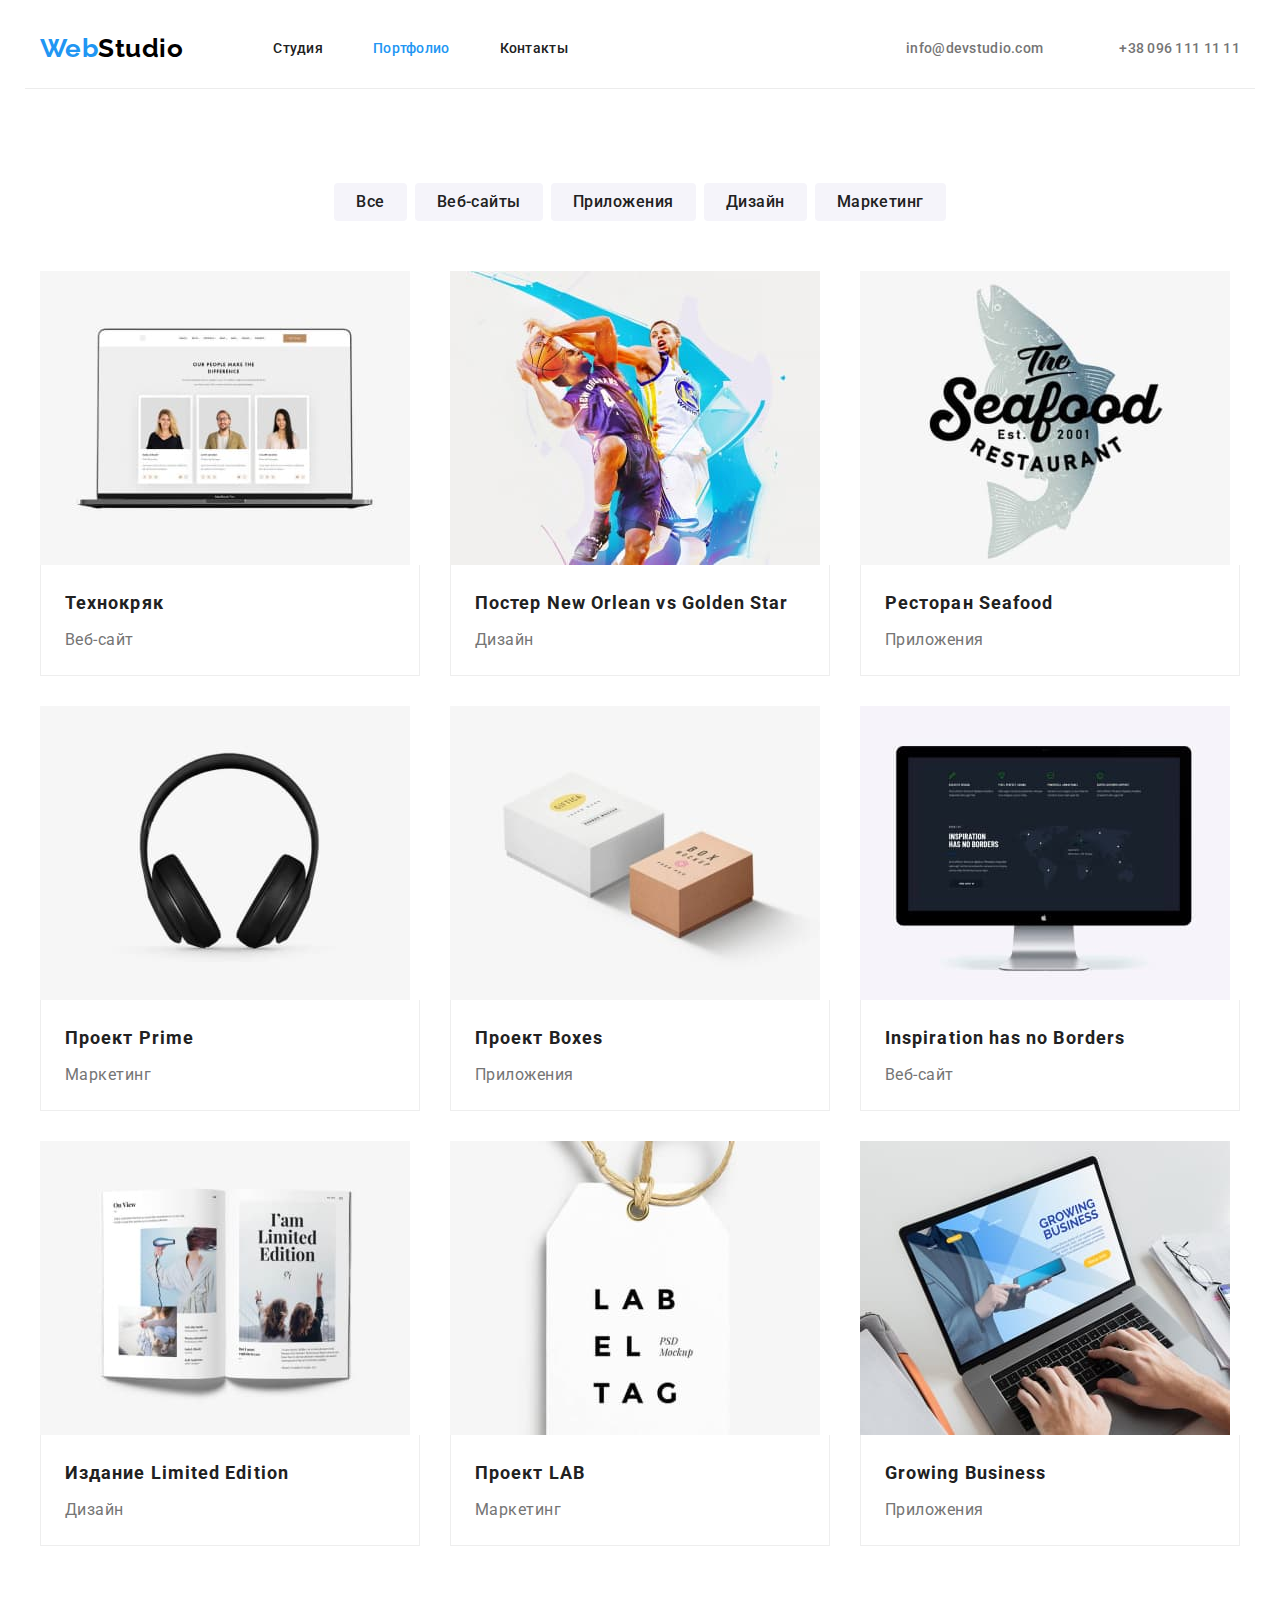
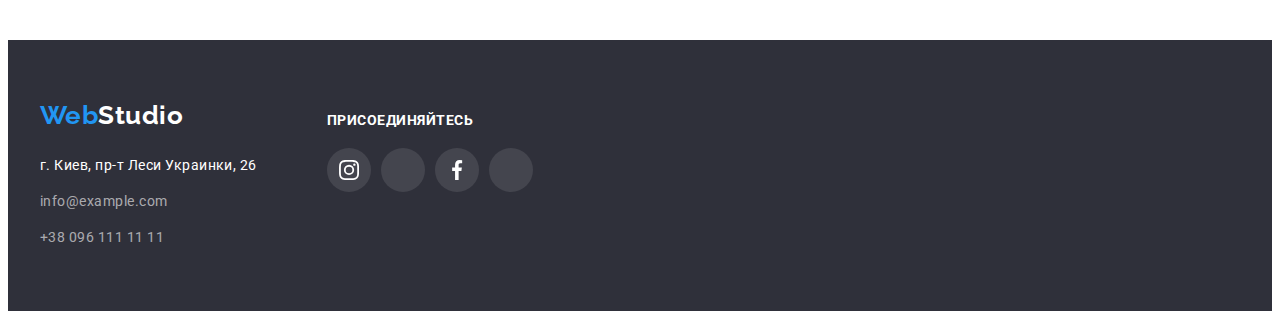
==== portfolio.html @ 2cbe7054 "add svg icon" ====
<!DOCTYPE html>
<html lang="ru">
  <head>
    <meta charset="UTF-8" />
    <meta http-equiv="X-UA-Compatible" content="IE=edge" />
    <meta name="viewport" content="width=device-width, initial-scale=1.0" />
    <title lang="en">Portfolio</title>
    <link rel="preconnect" href="https://fonts.googleapis.com" />
    <link rel="preconnect" href="https://fonts.gstatic.com" crossorigin />
    <link
      href="https://fonts.googleapis.com/css2?family=Raleway:wght@700&family=Roboto:wght@400;500;700;900&display=swap"
      rel="stylesheet"
    />
    <link
      rel="stylesheet"
      href="https://cdnjs.cloudflare.com/ajax/libs/modern-normalize/1.1.0/modern-normalize.min.css"
      integrity="sha512-wpPYUAdjBVSE4KJnH1VR1HeZfpl1ub8YT/NKx4PuQ5NmX2tKuGu6U/JRp5y+Y8XG2tV+wKQpNHVUX03MfMFn9Q=="
      crossorigin="anonymous"
      referrerpolicy="no-referrer"
    />
    <link rel="stylesheet" href="./css/styles.css" />
  </head>
  <body>
    <!-- Шапка -->
    <header class="header">
      <!-- Навігація -->
      <div class="container header-nav">
        <nav class="nav">
          <a class="logo link" href="./index.html"><span class="logo-accent">Web</span>Studio</a>
          <ul class="nav-site list">
            <li class="item">
              <a class="nav-page link" href="./index.html">Студия</a>
            </li>

            <li class="item">
              <a class="nav-page active link" href="./portfolio.html">Портфолио</a>
            </li>

            <li class="item"><a class="nav-page link" href="">Контакты</a></li>
          </ul>
        </nav>
        <!-- Контакты -->
        <ul class="contact list">
          <li class="item">
            <a class="contact-header link" href="mailto:info@devstudio.com">
              <svg class="header-svg">
                <use href="./images/sprite.svg#icon-envelope"></use>
              </svg>
              info@devstudio.com</a
            >
          </li>
          <li class="item">
            <a class="contact-header tel link" href="tel:+380961111111">
              <svg class="header-svg">
                <use href="./images/sprite.svg#icon-smartphone"></use>
              </svg>
              +38 096 111 11 11</a
            >
          </li>
        </ul>
      </div>
    </header>

    <main class="section">
      <div class="container">
        <h1 class="visually-hidden">Примеры работ</h1>
        <ul class="theme list">
          <li class="theme-list"><button class="btn-theme" type="button">Все</button></li>

          <li class="theme-list"><button class="btn-theme" type="button">Веб-сайты</button></li>

          <li class="theme-list"><button class="btn-theme" type="button">Приложения</button></li>

          <li class="theme-list"><button class="btn-theme" type="button">Дизайн</button></li>

          <li class="theme-list"><button class="btn-theme" type="button">Маркетинг</button></li>
        </ul>
        <ul class="work list">
          <li class="work-item">
            <img class="work-pic" src="./images/techno.jpg" alt="ноутбук" width="370" />
            <div class="card-set">
              <h2 class="work-title">Технокряк</h2>
              <p class="work-theme">Веб-сайт</p>
            </div>
          </li>

          <li class="work-item">
            <img class="work-pic" src="./images/poster.jpg" alt="баскетболисты" width="370" />
            <div class="card-set">
              <h2 class="work-title">Постер New Orlean vs Golden Star</h2>
              <p class="work-theme">Дизайн</p>
            </div>
          </li>

          <li class="work-item">
            <img class="work-pic" src="./images/seafood.jpg" alt="лого ресторану" width="370" />
            <div class="card-set">
              <h2 class="work-title">Ресторан Seafood</h2>
              <p class="work-theme">Приложения</p>
            </div>
          </li>

          <li class="work-item">
            <img class="work-pic" src="./images/prime.jpg" alt="нуашники" width="370" />
            <div class="card-set">
              <h2 class="work-title">Проект Prime</h2>
              <p class="work-theme">Маркетинг</p>
            </div>
          </li>

          <li class="work-item">
            <img class="work-pic" src="./images/boxes.jpg" alt="две коробки" width="370" />
            <div class="card-set">
              <h2 class="work-title">Проект Boxes</h2>
              <p class="work-theme">Приложения</p>
            </div>
          </li>

          <li class="work-item">
            <img class="work-pic" src="./images/inspiration.jpg" alt="монитор" width="370" />
            <div class="card-set">
              <h2 class="work-title">Inspiration has no Borders</h2>
              <p class="work-theme">Веб-сайт</p>
            </div>
          </li>

          <li class="work-item">
            <img class="work-pic" src="./images/limitededition.jpg" alt="журнал" width="370" />
            <div class="card-set">
              <h2 class="work-title">Издание Limited Edition</h2>
              <p class="work-theme">Дизайн</p>
            </div>
          </li>

          <li class="work-item">
            <img class="work-pic" src="./images/lab.jpg" alt="етикетка одежды" width="370" />
            <div class="card-set">
              <h2 class="work-title">Проект LAB</h2>
              <p class="work-theme">Маркетинг</p>
            </div>
          </li>

          <li class="work-item">
            <img class="work-pic" src="./images/growing.jpg" alt="робота за ноут" width="370" />
            <div class="card-set">
              <h2 class="work-title">Growing Business</h2>
              <p class="work-theme">Приложения</p>
            </div>
          </li>
        </ul>
      </div>
    </main>

    <!-- Футер(підвал) -->
    <footer class="footer">
      <div class="container flex">
        <div class="wrap">
          <a class="logo link" href="./index.html"><span class="logo-accent">Web</span>Studio</a>
          <address class="italic">
            <a class="contact-address link" href="">г. Киев, пр-т Леси Украинки, 26</a>
            <ul class="contact list">
              <li class="contact-footer">
                <a class="link" href="mailto:info@example.com">info@example.com</a>
              </li>

              <li class="contact-footer">
                <a class="tel link" href="tel:+380961111111">+38 096 111 11 11</a>
              </li>
            </ul>
          </address>
        </div>
        <div class="wrap">
          <p class="join">присоединяйтесь</p>
          <ul class="social list">
            <li class="social-logo insta">
              <a href="https://instagram.com" target="_blank"
                ><div class="social-box"><span class="visually-hidden">instagram</span></div></a
              >
            </li>

            <li class="social-logo twitter">
              <a href="https://twitter.com" target="_blank"
                ><div class="social-box"><span class="visually-hidden">twitter</span></div></a
              >
            </li>

            <li class="social-logo facebook">
              <a href="https://facebook.com" target="_blank"
                ><div class="social-box"><span class="visually-hidden">facebook</span></div></a
              >
            </li>

            <li class="social-logo linkedin">
              <a href="https://linkedin.com" target="_blank"
                ><div class="social-box"><span class="visually-hidden">linkedin</span></div></a
              >
            </li>
          </ul>
        </div>
      </div>
    </footer>
  </body>
</html>
---- css/styles.css ----
/* 1. variables
		2. class-utility  for reset default
		3. Header
		4. Main
		5. section 2-4 
		6. Footer */

 /* 1. variables */
 :root {
 	--main-text: #212121;
 	--second-text: #757575;
 	--footer-text: rgba(255, 255, 255, 0.6);
 	--accent: #2196F3;
 	--btn-hero-hover: #188CE8;
 	--main-bg: #2F303A;
 	--second-bg: #F5F4FA;
 	--third-bg: #ECECEC;
 	--border-card: #EEEEEE;
 	--social-logo: rgba(255, 255, 255, .1);
 	--client-logo: #AFB1B8;
 	--white: #ffffff;
 	--black: #000000;
 	--normal: 400;
 	--normal-plus: 500;
 	--bold: 700;
 	--bold-plus: 900;
 	--gap-margin: 30px;
 }


 body {
 	font-family: 'Roboto', sans-serif;
 	font-size: 16px;
 	font-weight: var(--normal);
 	line-height: 1.143;
 	letter-spacing: 0.03em;
 	color: var(--main-text);
 }

 /* 2. class-utility  for reset default */

 .link {
 	text-decoration: none;
 }

 .list {
 	list-style: none;
 }

 h1,
 h2,
 h3,
 h4,
 h5,
 h6,
 p,
 ul {
 	margin: 0;
 	padding: 0;
 }

 .section.pd-b {
 	padding-bottom: 0;
 }

 .visually-hidden {
 	position: absolute;
 	width: 1px;
 	height: 1px;
 	margin: -1px;
 	border: 0;
 	padding: 0;

 	white-space: nowrap;
 	clip-path: inset(100%);
 	clip: rect(0 0 0 0);
 	overflow: hidden;
 }

 .flex {
 	display: flex;
 }

 /* 3. Header */

 .header {
 	background-color: var(--white);
 }

 .container {
 	max-width: 1200px;
 	margin-left: auto;
 	margin-right: auto;
 	padding-left: 15px;
 	padding-right: 15px;
 }

 .logo {
 	display: flex;

 	font-family: 'Raleway', sans-serif;
 	font-size: 1.625em;
 	font-weight: var(--bold);
 	line-height: 1.192;
 	color: var(--black);
 }

 .logo-accent {
 	color: var(--accent);
 }

 .nav-page,
 .contact-header {
 	display: block;
 	padding-top: 32px;
 	padding-bottom: 32px;

 	font-size: 0.875em;
 	font-weight: var(--normal-plus);
 	letter-spacing: 0.02em;
 	color: var(--main-text);
 }

 .active.nav-page {
 	color: var(--accent);
 }

 .contact-header {
 	color: var(--second-text);
 }

 .nav-page:hover,
 .nav-page:focus,
 .contact-header:hover,
 .contact-header:focus,
 .footer .contact-address:hover,
 .footer .contact-address:focus,
 .footer .contact-footer:hover,
 .footer .contact-footer:focus {
 	color: var(--accent);
 }

 .nav-site,
 .header .contact {
 	display: flex;
 }

 .nav-site {
 	margin-left: 90px;
 }

 .nav-site>.item:not(:last-child),
 .contact>.item:not(:last-child) {
 	margin-right: 50px;
 }

 .header-nav,
 .nav {
 	display: flex;
 	align-items: center;
 }

 .header .contact {
 	margin-left: auto;
 }

 .tel {
 	white-space: nowrap;
 }

 .container.header-nav {
 	border-bottom: 1px solid var(--third-bg);
 }

 .item,
 .item>.contact-header {
 	display: flex;
 }

 .header-svg {
 	width: 16px;
 	height: 16px;
 	margin-right: 10px;
 	align-items: center;
 	fill: currentColor;

 }

 /* 4. Main */

 .hero {
 	max-width: 1600px;
 	margin-right: auto;
 	margin-left: auto;
 	padding-top: 200px;
 	padding-bottom: 200px;
 	background-color: #C4C4C4;
 	background-image: linear-gradient(45deg, rgba(47, 48, 58, .4), rgba(47, 48, 58, .4)), url(../images/imghero.jpg);
 	background-repeat: no-repeat;
 	background-size: cover;
 	background-position: center;
 	filter: drop-shadow(0px 4px 4px rgba(0, 0, 0, 0.25));

 	text-align: center;
 	letter-spacing: 0.06em;
 	color: var(--white);
 }

 .hero-title {
 	display: block;
 	/* width: 696px; */
 	margin-bottom: var(--gap-margin);


 	font-size: 2.75em;
 	font-weight: var(--bold-plus);
 	line-height: 1.364;
 	text-transform: uppercase;
 }

 .container>.heading {
 	max-width: 696px;
 	margin-left: auto;
 	margin-right: auto;
 }

 .btn {
 	padding: 10px 32px;
 	border: none;
 	background-color: var(--accent);
 	box-shadow: 0px 4px 4px rgba(0, 0, 0, 0.15);
 	border-radius: 4px;
 	cursor: pointer;

 	font-family: inherit;
 	font-size: 1em;
 	font-weight: var(--bold);
 	line-height: 1.875;
 	color: var(--white);
 	letter-spacing: 0.06em;
 }

 .btn:hover,
 .btn:focus {
 	background-color: var(--btn-hero-hover);
 }

 /* 5. section 2-4 */

 .section {
 	padding-top: 94px;
 	padding-bottom: 94px;
 	background-color: var(--white);

 	text-align: center;
 }

 .section.second-bg {
 	background-color: var(--second-bg);
 }


 .section-title {
 	margin-bottom: 50px;

 	font-size: 2.25em;
 	font-weight: var(--bold);
 	line-height: 1.167;
 }

 .benefits {
 	display: flex;

 	text-align: left;
 }

 .benefits-item:not(:last-child) {
 	margin-right: var(--gap-margin);
 }

 .benefits-item::before {
 	content: "";
 	display: block;
 	height: 120px;
 	background-color: var(--second-bg);
 	background-repeat: no-repeat;
 	background-position: center center;
 	background-size: 70px 70px;
 	border-radius: 4px;
 	margin-bottom: var(--gap-margin);
 }

 .benefits-item:nth-child(1)::before {
 	background-image: url(../images/antenna-1.svg);
 }

 .benefits-item:nth-child(2)::before {
 	background-image: url(../images/clock-1.svg);
 }

 .benefits-item:nth-child(3):before {
 	background-image: url(../images/diagram-1.svg);
 }

 .benefits-item:nth-child(4):before {
 	background-image: url(../images/astronaut-1.svg);
 }

 .benefits-title {
 	margin-bottom: 10px;

 	font-size: 0.875em;
 	font-weight: var(--bold);
 	text-transform: uppercase;
 }

 .benefits-text {

 	font-size: 0.875em;
 	line-height: 1.714;
 	color: var(--second-text);
 }

 .tags {
 	display: flex;
 }

 .tags-item:not(:last-child) {
 	margin-right: var(--gap-margin);
 }

 .tags-pic {
 	display: block;
 	max-width: 100%;
 }

 .group {
 	padding-top: var(--gap-margin);
 	padding-bottom: var(--gap-margin);
 }

 .team>.team-item {
 	background-color: var(--white);
 	box-shadow: 0px 1px 3px rgba(0, 0, 0, 0.12), 0px 1px 1px rgba(0, 0, 0, 0.14), 0px 2px 1px rgba(0, 0, 0, 0.2);
 	border-radius: 0px 0px 4px 4px;
 }

 .team {
 	display: flex;

 	line-height: 1.188;
 }

 .team-item:not(:last-child) {
 	margin-right: var(--gap-margin);
 }

 .team-pic {
 	display: block;
 	max-width: 100%;
 }

 .team-name {
 	margin-bottom: 10px;

 	font-size: 1em;
 	font-weight: var(--normal-plus);
 }

 .team-post {
 	color: var(--second-text);
 	margin-bottom: 16px;
 }

 .team-social {
 	display: flex;
 	justify-content: center;

 	background-color: var(--white)
 }

 .team-social>.social-box {
 	border-radius: 50%;
 }

 .team-social>.social-box:not(:last-child) {
 	margin-right: 10px;
 }

 .team-social>.social-box:hover {
 	background-color: var(--accent);
 }

 .team-social>.social-box:hover .team-svg {
 	fill: var(--white);
 }

 .social-link {
 	display: inline-block;

 }

 .social-box.social-link {
 	display: flex;
 	justify-content: center;
 	align-items: center;
 }

 .team-svg {
 	height: 20px;
 	width: 20px;
 	fill: var(--client-logo);
 }

 .client {
 	display: flex;
 	justify-content: space-between;

 }

 .client-logo {
 	display: flex;
 	box-sizing: border-box;

 }

 .client-logo:not(:last-child) {
 	margin-right: var(--gap-margin);
 }

 .logo-link:hover .client-svg {
 	fill: var(--accent);

 }


 .logo-link:hover {
 	border-color: var(--accent);
 }

 .client-svg {
 	width: 106px;
 	height: 60px;

 	fill: var(--client-logo);
 }

 .logo-link {
 	display: flex;
 	padding: 15px 31px;
 	border: 1px solid var(--client-logo);
 	border-radius: 4px;
 }

 /* 6. Footer */

 .footer {
 	padding-top: 60px;
 	padding-bottom: 60px;

 	background-color: var(--main-bg);
 }

 .footer .logo {
 	display: inline-block;
 	margin-bottom: 20px;

 }

 .footer .link,
 .join {
 	color: var(--white);
 }

 .italic {
 	font-style: normal;
 	line-height: 1.714;
 }

 .contact-address {
 	display: inline-block;
 	margin-bottom: 9px;
 	font-size: 0.875em;
 }

 .contact-footer:first-child {
 	display: inline-block;
 	margin-bottom: 9px;
 }

 .contact-footer>.link:hover,
 .contact-footer>.link:focus {
 	color: var(--accent);
 }

 .contact-footer .link {
 	font-size: 0.875em;
 	color: var(--footer-text);
 }

 .join {
 	margin-bottom: 20px;
 	padding-top: 12px;

 	font-size: 0.875em;
 	font-weight: var(--bold);
 	text-transform: uppercase;
 }

 .social {
 	display: flex;
 }

 .social-box,
 .social-logo {
 	width: 44px;
 	height: 44px;
 }

 .social-logo {
 	display: inline-block;
 	border-radius: 50%;
 	background-color: var(--social-logo);
 	background-repeat: no-repeat;
 	background-position: center;
 	background-size: 20px 20px;
 }

 .social-logo:hover {
 	background-color: var(--accent);
 }

 .social-logo:not(:last-child) {
 	margin-right: 10px;
 }

 .insta {
 	background-image: url(../images/instagram-1.svg);
 }

 .twitter {
 	background-image: url(../images/twitter-1.svg);
 }

 .facebook {
 	background-image: url(../images/facebook-1.svg);
 }

 .linkedin {
 	background-image: url(../images/linkedin-1.svg);
 }

 .wrap:not(:last-child) {
 	margin-right: 70px;
 }

 /* 7. portfolio page */

 .theme {
 	display: flex;
 	justify-content: center;
 	margin-bottom: 50px;
 }

 .btn-theme {
 	padding: 6px 22px;
 	border: none;
 	cursor: pointer;
 	background-color: var(--second-bg);
 	border-radius: 4px;

 	font-family: inherit;
 	font-size: 1em;
 	font-weight: var(--normal-plus);
 	line-height: 1.625;
 	letter-spacing: 0.03em;
 	color: var(--main-text);

 }

 .theme-list:not(:last-child) {
 	margin-right: 8px;
 }

 .btn-theme:hover,
 .btn-theme:focus {
 	color: var(--white);
 	background-color: var(--accent);
 	box-shadow: 0px 3px 1px rgba(0, 0, 0, 0.1), 0px 1px 2px rgba(0, 0, 0, 0.08), 0px 2px 2px rgba(0, 0, 0, 0.12);
 }

 .work {
 	display: flex;
 	flex-wrap: wrap;
 	margin-bottom: calc(-1 * var(--gap-margin));
 	margin-right: calc(-1 * var(--gap-margin));
 }

 .work-item {
 	flex-basis: calc(100% / 3 - var(--gap-margin));
 	background-color: var(--white);
 	margin-bottom: var(--gap-margin);
 	margin-right: var(--gap-margin);
 }

 .work-item:hover {
 	box-shadow: 0px 1px 1px rgba(0, 0, 0, 0.12), 0px 4px 4px rgba(0, 0, 0, 0.06), 1px 4px 6px rgba(0, 0, 0, 0.16);
 	cursor: pointer;
 }

 /* .work-item:not(:nth-child(3n)) {
 	margin-right: 30px;
 }

 .work-item:not(:nth-last-child(-n+3)) {
 	margin-bottom: 30px;
 } */

 .card-set {
 	padding: 20px 24px;
 	border-bottom: 1px solid var(--border-card);
 	border-left: 1px solid var(--border-card);
 	border-right: 1px solid var(--border-card);

 	text-align: left;
 }

 .work-title {
 	margin-bottom: 4px;

 	font-size: 1.125em;
 	line-height: 2;
 	letter-spacing: 0.06em;
 }

 .work-theme {
 	font-family: inherit;
 	line-height: 1.875;
 	color: var(--second-text);
 }

 .work-pic {
 	display: block;
 	max-width: 100%;
 }
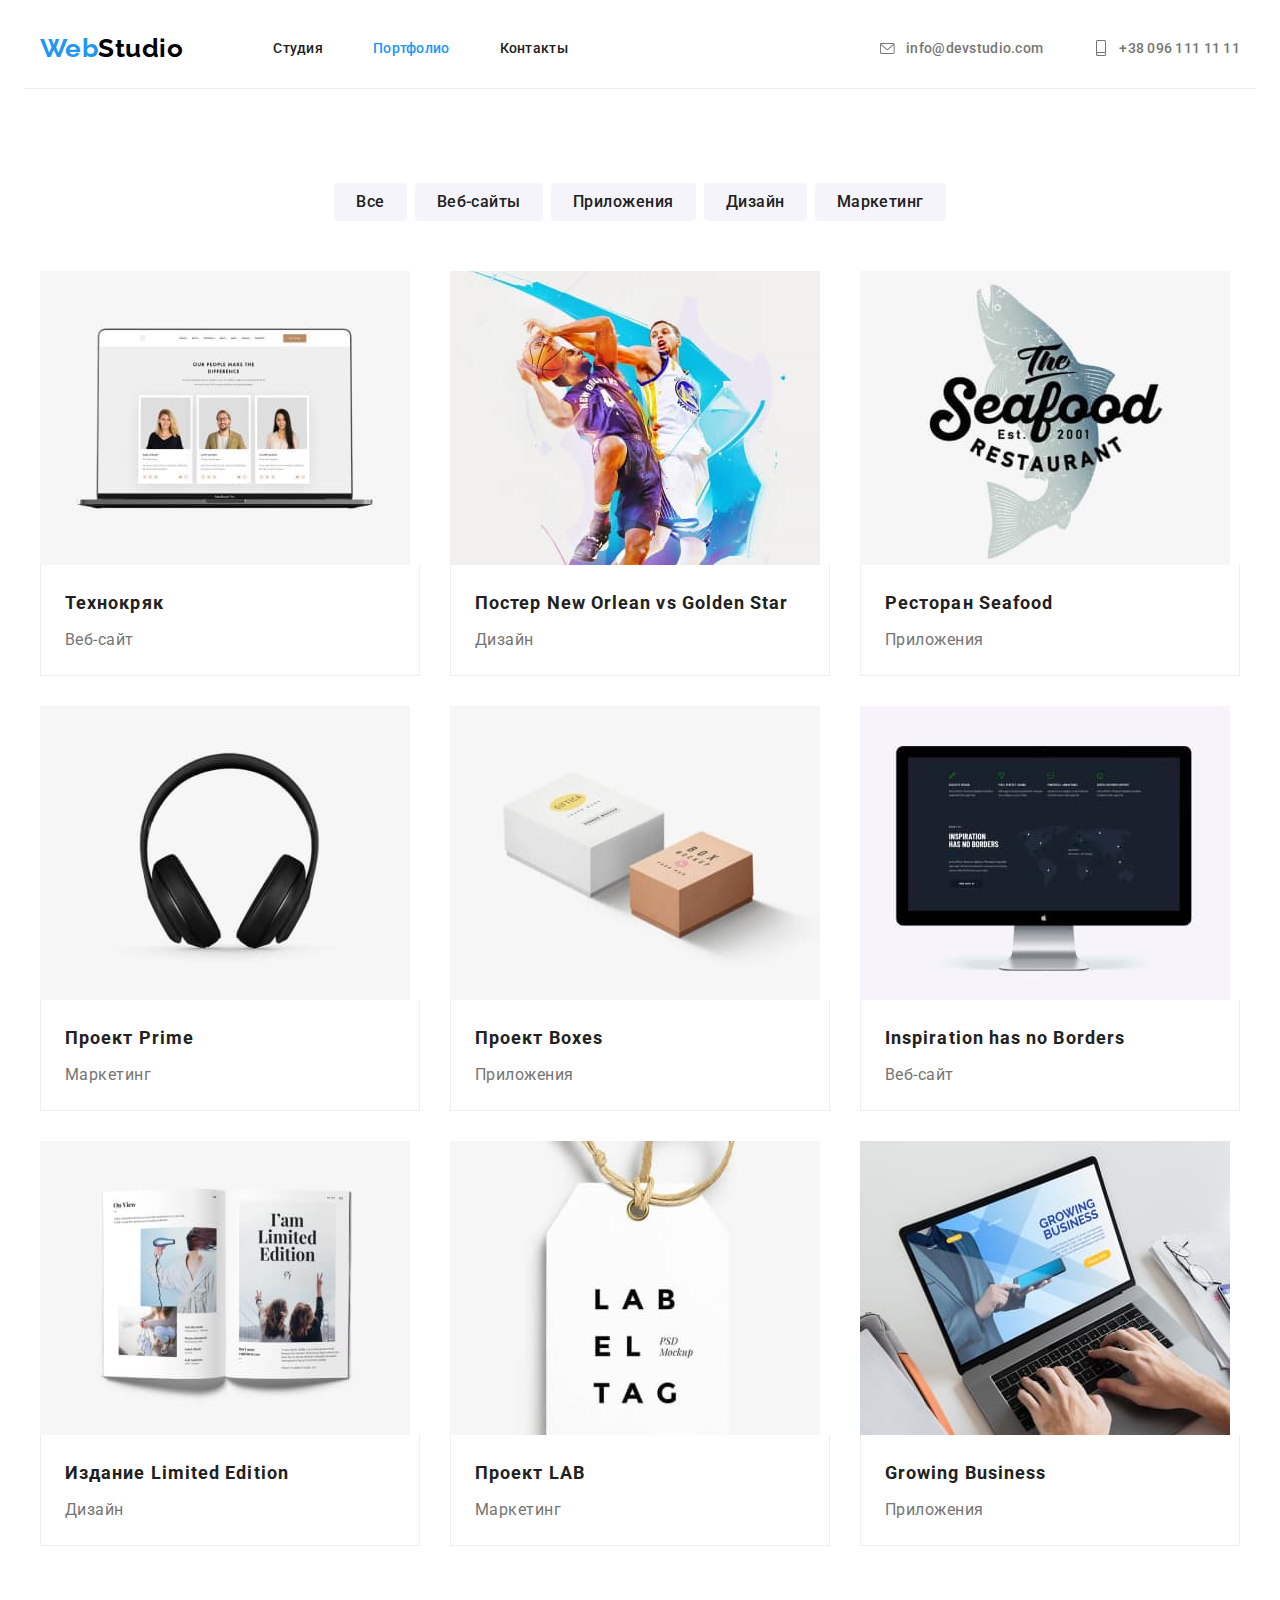
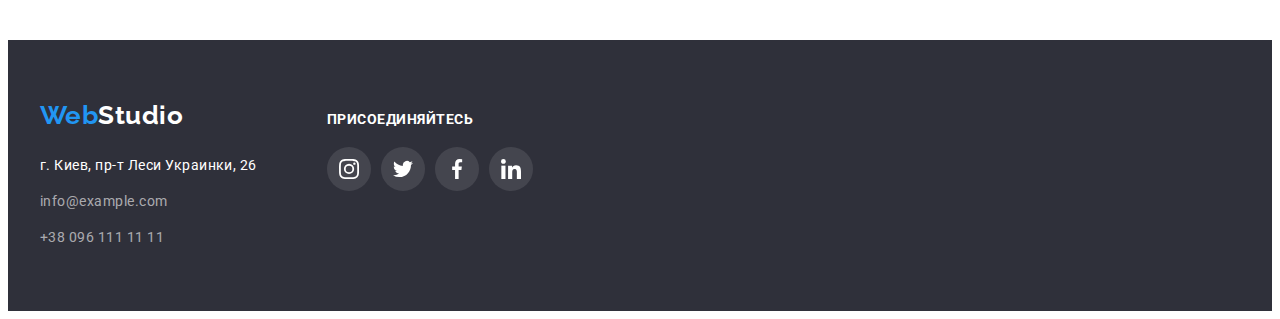
==== commit 5940b811: "доробка hw4" ====
--- a/portfolio.html
+++ b/portfolio.html
@@ -77,75 +77,93 @@
         </ul>
         <ul class="work list">
           <li class="work-item">
-            <img class="work-pic" src="./images/techno.jpg" alt="ноутбук" width="370" />
-            <div class="card-set">
-              <h2 class="work-title">Технокряк</h2>
-              <p class="work-theme">Веб-сайт</p>
-            </div>
-          </li>
-
-          <li class="work-item">
-            <img class="work-pic" src="./images/poster.jpg" alt="баскетболисты" width="370" />
-            <div class="card-set">
-              <h2 class="work-title">Постер New Orlean vs Golden Star</h2>
-              <p class="work-theme">Дизайн</p>
-            </div>
-          </li>
-
-          <li class="work-item">
-            <img class="work-pic" src="./images/seafood.jpg" alt="лого ресторану" width="370" />
-            <div class="card-set">
-              <h2 class="work-title">Ресторан Seafood</h2>
-              <p class="work-theme">Приложения</p>
-            </div>
-          </li>
-
-          <li class="work-item">
-            <img class="work-pic" src="./images/prime.jpg" alt="нуашники" width="370" />
-            <div class="card-set">
-              <h2 class="work-title">Проект Prime</h2>
-              <p class="work-theme">Маркетинг</p>
-            </div>
-          </li>
-
-          <li class="work-item">
-            <img class="work-pic" src="./images/boxes.jpg" alt="две коробки" width="370" />
-            <div class="card-set">
-              <h2 class="work-title">Проект Boxes</h2>
-              <p class="work-theme">Приложения</p>
-            </div>
-          </li>
-
-          <li class="work-item">
-            <img class="work-pic" src="./images/inspiration.jpg" alt="монитор" width="370" />
-            <div class="card-set">
-              <h2 class="work-title">Inspiration has no Borders</h2>
-              <p class="work-theme">Веб-сайт</p>
-            </div>
-          </li>
-
-          <li class="work-item">
-            <img class="work-pic" src="./images/limitededition.jpg" alt="журнал" width="370" />
-            <div class="card-set">
-              <h2 class="work-title">Издание Limited Edition</h2>
-              <p class="work-theme">Дизайн</p>
-            </div>
-          </li>
-
-          <li class="work-item">
-            <img class="work-pic" src="./images/lab.jpg" alt="етикетка одежды" width="370" />
-            <div class="card-set">
-              <h2 class="work-title">Проект LAB</h2>
-              <p class="work-theme">Маркетинг</p>
-            </div>
-          </li>
-
-          <li class="work-item">
-            <img class="work-pic" src="./images/growing.jpg" alt="робота за ноут" width="370" />
-            <div class="card-set">
-              <h2 class="work-title">Growing Business</h2>
-              <p class="work-theme">Приложения</p>
-            </div>
+            <a class="work-card link" href="">
+              <img class="work-pic" src="./images/techno.jpg" alt="ноутбук" width="370" />
+              <div class="card-set">
+                <h2 class="work-title">Технокряк</h2>
+                <p class="work-theme">Веб-сайт</p>
+              </div>
+            </a>
+          </li>
+
+          <li class="work-item">
+            <a class="work-card link" href="">
+              <img class="work-pic" src="./images/poster.jpg" alt="баскетболисты" width="370" />
+              <div class="card-set">
+                <h2 class="work-title">Постер New Orlean vs Golden Star</h2>
+                <p class="work-theme">Дизайн</p>
+              </div>
+            </a>
+          </li>
+
+          <li class="work-item">
+            <a class="work-card link" href="">
+              <img class="work-pic" src="./images/seafood.jpg" alt="лого ресторану" width="370" />
+              <div class="card-set">
+                <h2 class="work-title">Ресторан Seafood</h2>
+                <p class="work-theme">Приложения</p>
+              </div>
+            </a>
+          </li>
+
+          <li class="work-item">
+            <a class="work-card link" href="">
+              <img class="work-pic" src="./images/prime.jpg" alt="нуашники" width="370" />
+              <div class="card-set">
+                <h2 class="work-title">Проект Prime</h2>
+                <p class="work-theme">Маркетинг</p>
+              </div>
+            </a>
+          </li>
+
+          <li class="work-item">
+            <a class="work-card link" href="">
+              <img class="work-pic" src="./images/boxes.jpg" alt="две коробки" width="370" />
+              <div class="card-set">
+                <h2 class="work-title">Проект Boxes</h2>
+                <p class="work-theme">Приложения</p>
+              </div>
+            </a>
+          </li>
+
+          <li class="work-item">
+            <a class="work-card link" href="">
+              <img class="work-pic" src="./images/inspiration.jpg" alt="монитор" width="370" />
+              <div class="card-set">
+                <h2 class="work-title">Inspiration has no Borders</h2>
+                <p class="work-theme">Веб-сайт</p>
+              </div>
+            </a>
+          </li>
+
+          <li class="work-item">
+            <a class="work-card link" href="">
+              <img class="work-pic" src="./images/limitededition.jpg" alt="журнал" width="370" />
+              <div class="card-set">
+                <h2 class="work-title">Издание Limited Edition</h2>
+                <p class="work-theme">Дизайн</p>
+              </div>
+            </a>
+          </li>
+
+          <li class="work-item">
+            <a class="work-card link" href="">
+              <img class="work-pic" src="./images/lab.jpg" alt="етикетка одежды" width="370" />
+              <div class="card-set">
+                <h2 class="work-title">Проект LAB</h2>
+                <p class="work-theme">Маркетинг</p>
+              </div>
+            </a>
+          </li>
+
+          <li class="work-item">
+            <a class="work-card link" href="">
+              <img class="work-pic" src="./images/growing.jpg" alt="робота за ноут" width="370" />
+              <div class="card-set">
+                <h2 class="work-title">Growing Business</h2>
+                <p class="work-theme">Приложения</p>
+              </div>
+            </a>
           </li>
         </ul>
       </div>
--- a/css/styles.css
+++ b/css/styles.css
@@ -77,10 +77,6 @@
  	overflow: hidden;
  }
 
- .flex {
- 	display: flex;
- }
-
  /* 3. Header */
 
  .header {
@@ -419,9 +415,11 @@
  }
 
  .client-logo {
- 	display: flex;
+ 	justify-content: center;
+ 	align-items: center;
  	box-sizing: border-box;
-
+ 	width: 170px;
+ 	height: 92px;
  }
 
  .client-logo:not(:last-child) {
@@ -447,7 +445,10 @@
 
  .logo-link {
  	display: flex;
- 	padding: 15px 31px;
+ 	align-items: center;
+ 	justify-content: center;
+ 	width: 100%;
+ 	height: 100%;
  	border: 1px solid var(--client-logo);
  	border-radius: 4px;
  }
@@ -500,11 +501,15 @@
 
  .join {
  	margin-bottom: 20px;
- 	padding-top: 12px;
 
  	font-size: 0.875em;
  	font-weight: var(--bold);
  	text-transform: uppercase;
+ }
+
+ .flex {
+ 	display: flex;
+ 	align-items: baseline;
  }
 
  .social {
@@ -603,7 +608,12 @@
  	margin-right: var(--gap-margin);
  }
 
- .work-item:hover {
+ .work-card {
+ 	color: inherit;
+ }
+
+ .work-card:hover {
+ 	display: block;
  	box-shadow: 0px 1px 1px rgba(0, 0, 0, 0.12), 0px 4px 4px rgba(0, 0, 0, 0.06), 1px 4px 6px rgba(0, 0, 0, 0.16);
  	cursor: pointer;
  }
